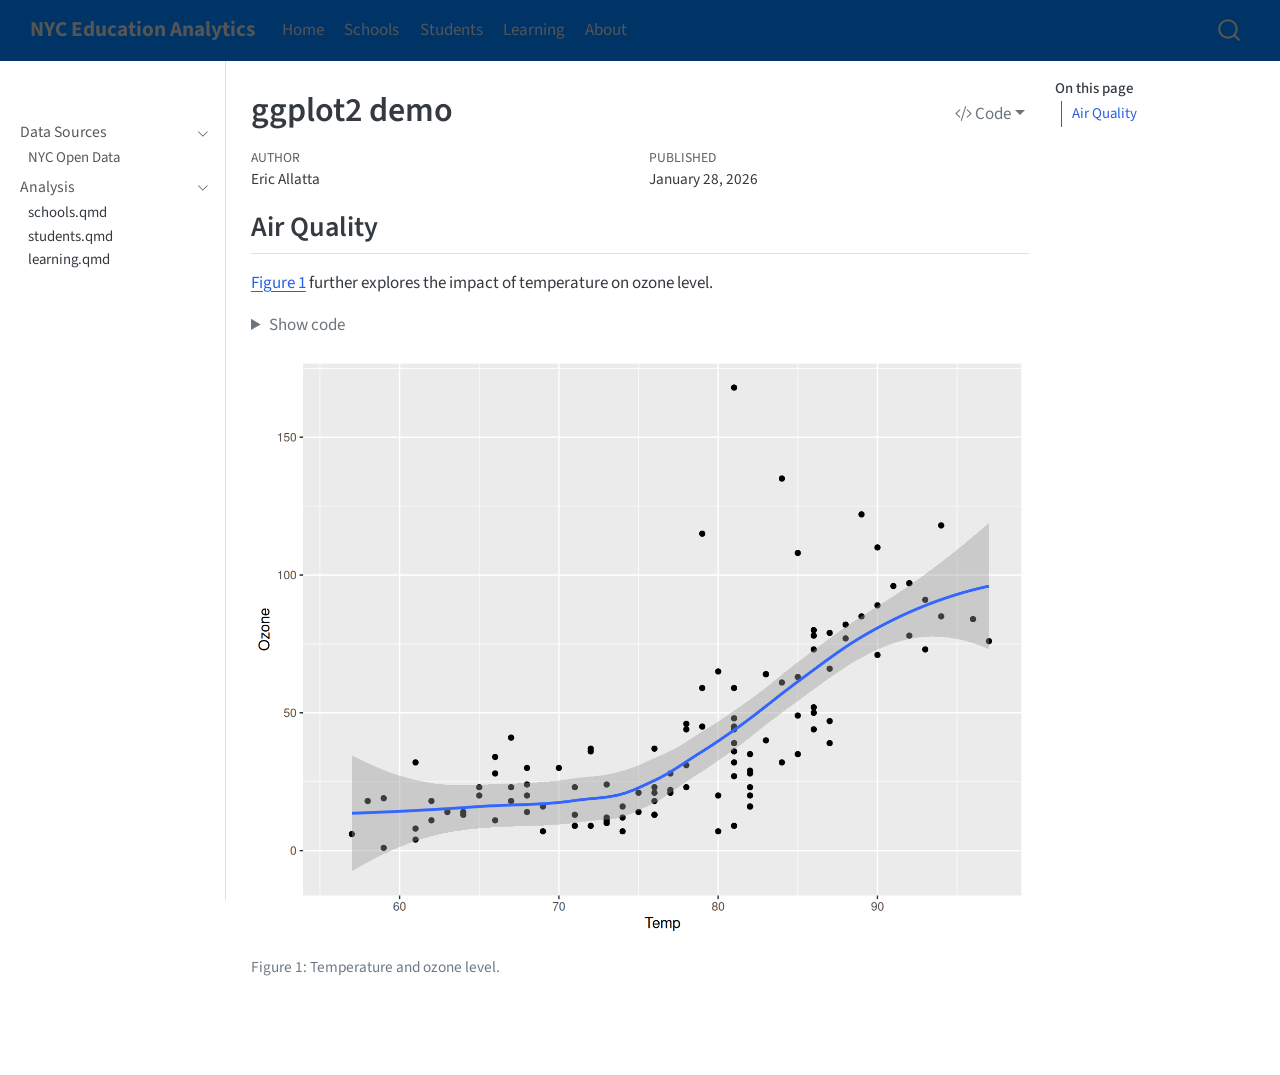
==== index.html @ 8b3ed5d7 "Built site for gh-pages" ====
<html xmlns="http://www.w3.org/1999/xhtml">    
  <head>      
    <title>Redirect to r-for-data-science/data-visualization.html</title>      
    <meta http-equiv="refresh" content="0;URL='r-for-data-science/data-visualization.html'" />    
  </head>    
  <body> 
  </body>  
</html>
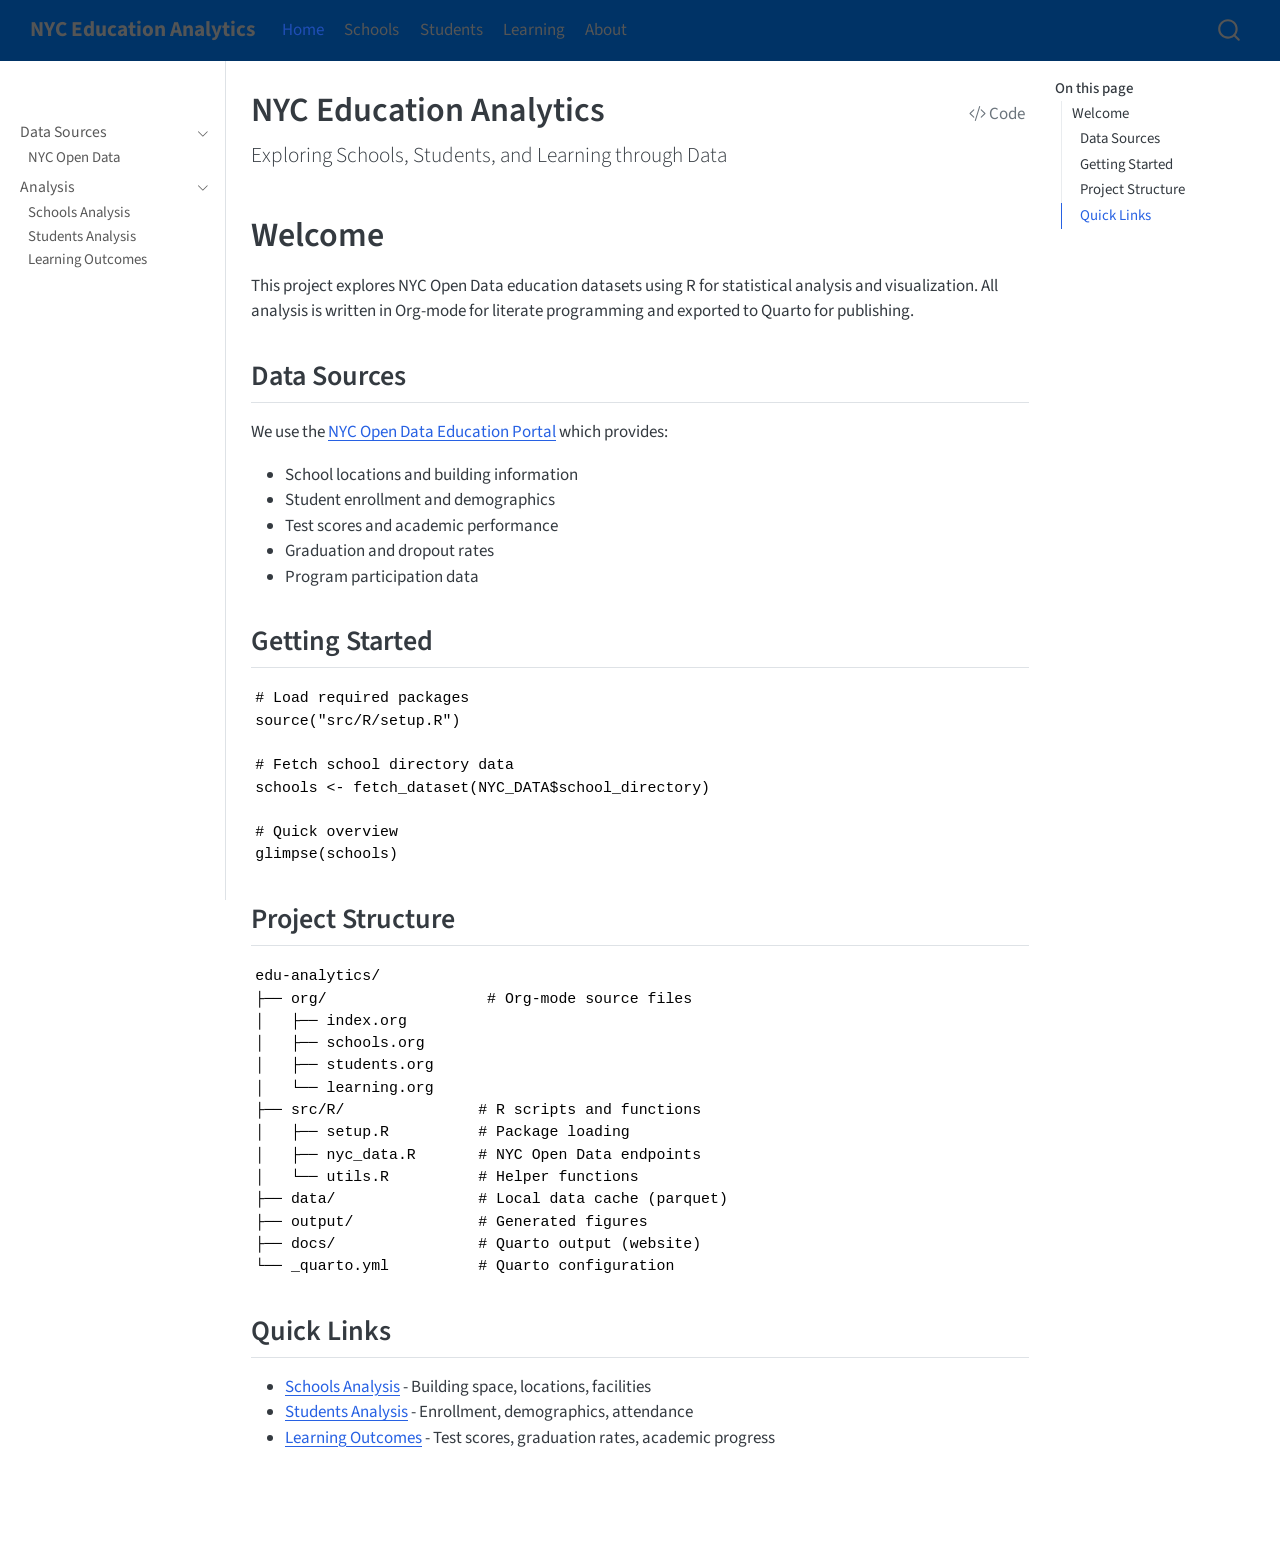
==== commit 2ab373fc: "Built site for gh-pages" ====
--- a/index.html
+++ b/index.html
@@ -1,8 +1,840 @@
-<html xmlns="http://www.w3.org/1999/xhtml">    
-  <head>      
-    <title>Redirect to r-for-data-science/data-visualization.html</title>      
-    <meta http-equiv="refresh" content="0;URL='r-for-data-science/data-visualization.html'" />    
-  </head>    
-  <body> 
-  </body>  
-</html>     
+<!DOCTYPE html>
+<html xmlns="http://www.w3.org/1999/xhtml" lang="en" xml:lang="en"><head>
+
+<meta charset="utf-8">
+<meta name="generator" content="quarto-1.8.27">
+
+<meta name="viewport" content="width=device-width, initial-scale=1.0, user-scalable=yes">
+
+
+<title>NYC Education Analytics</title>
+<style>
+code{white-space: pre-wrap;}
+span.smallcaps{font-variant: small-caps;}
+div.columns{display: flex; gap: min(4vw, 1.5em);}
+div.column{flex: auto; overflow-x: auto;}
+div.hanging-indent{margin-left: 1.5em; text-indent: -1.5em;}
+ul.task-list{list-style: none;}
+ul.task-list li input[type="checkbox"] {
+  width: 0.8em;
+  margin: 0 0.8em 0.2em -1em; /* quarto-specific, see https://github.com/quarto-dev/quarto-cli/issues/4556 */ 
+  vertical-align: middle;
+}
+/* CSS for syntax highlighting */
+html { -webkit-text-size-adjust: 100%; }
+pre > code.sourceCode { white-space: pre; position: relative; }
+pre > code.sourceCode > span { display: inline-block; line-height: 1.25; }
+pre > code.sourceCode > span:empty { height: 1.2em; }
+.sourceCode { overflow: visible; }
+code.sourceCode > span { color: inherit; text-decoration: inherit; }
+div.sourceCode { margin: 1em 0; }
+pre.sourceCode { margin: 0; }
+@media screen {
+div.sourceCode { overflow: auto; }
+}
+@media print {
+pre > code.sourceCode { white-space: pre-wrap; }
+pre > code.sourceCode > span { text-indent: -5em; padding-left: 5em; }
+}
+pre.numberSource code
+  { counter-reset: source-line 0; }
+pre.numberSource code > span
+  { position: relative; left: -4em; counter-increment: source-line; }
+pre.numberSource code > span > a:first-child::before
+  { content: counter(source-line);
+    position: relative; left: -1em; text-align: right; vertical-align: baseline;
+    border: none; display: inline-block;
+    -webkit-touch-callout: none; -webkit-user-select: none;
+    -khtml-user-select: none; -moz-user-select: none;
+    -ms-user-select: none; user-select: none;
+    padding: 0 4px; width: 4em;
+  }
+pre.numberSource { margin-left: 3em;  padding-left: 4px; }
+div.sourceCode
+  {   }
+@media screen {
+pre > code.sourceCode > span > a:first-child::before { text-decoration: underline; }
+}
+</style>
+
+
+<script src="site_libs/quarto-nav/quarto-nav.js"></script>
+<script src="site_libs/quarto-nav/headroom.min.js"></script>
+<script src="site_libs/clipboard/clipboard.min.js"></script>
+<script src="site_libs/quarto-search/autocomplete.umd.js"></script>
+<script src="site_libs/quarto-search/fuse.min.js"></script>
+<script src="site_libs/quarto-search/quarto-search.js"></script>
+<meta name="quarto:offset" content="./">
+<script src="site_libs/quarto-html/quarto.js" type="module"></script>
+<script src="site_libs/quarto-html/tabsets/tabsets.js" type="module"></script>
+<script src="site_libs/quarto-html/axe/axe-check.js" type="module"></script>
+<script src="site_libs/quarto-html/popper.min.js"></script>
+<script src="site_libs/quarto-html/tippy.umd.min.js"></script>
+<script src="site_libs/quarto-html/anchor.min.js"></script>
+<link href="site_libs/quarto-html/tippy.css" rel="stylesheet">
+<link href="site_libs/quarto-html/quarto-syntax-highlighting-8b4baf804e461d9b72633f0de59a0cac.css" rel="stylesheet" id="quarto-text-highlighting-styles">
+<script src="site_libs/bootstrap/bootstrap.min.js"></script>
+<link href="site_libs/bootstrap/bootstrap-icons.css" rel="stylesheet">
+<link href="site_libs/bootstrap/bootstrap-d0b3d11e4d42e72e687c013f4ef3e5f2.min.css" rel="stylesheet" append-hash="true" id="quarto-bootstrap" data-mode="light">
+<script id="quarto-search-options" type="application/json">{
+  "location": "navbar",
+  "copy-button": false,
+  "collapse-after": 3,
+  "panel-placement": "end",
+  "type": "overlay",
+  "limit": 50,
+  "keyboard-shortcut": [
+    "f",
+    "/",
+    "s"
+  ],
+  "show-item-context": false,
+  "language": {
+    "search-no-results-text": "No results",
+    "search-matching-documents-text": "matching documents",
+    "search-copy-link-title": "Copy link to search",
+    "search-hide-matches-text": "Hide additional matches",
+    "search-more-match-text": "more match in this document",
+    "search-more-matches-text": "more matches in this document",
+    "search-clear-button-title": "Clear",
+    "search-text-placeholder": "",
+    "search-detached-cancel-button-title": "Cancel",
+    "search-submit-button-title": "Submit",
+    "search-label": "Search"
+  }
+}</script>
+
+
+<link rel="stylesheet" href="styles.css">
+</head>
+
+<body class="nav-sidebar docked nav-fixed quarto-light">
+
+<div id="quarto-search-results"></div>
+  <header id="quarto-header" class="headroom fixed-top">
+    <nav class="navbar navbar-expand-lg " data-bs-theme="dark">
+      <div class="navbar-container container-fluid">
+      <div class="navbar-brand-container mx-auto">
+    <a class="navbar-brand" href="./index.html">
+    <span class="navbar-title">NYC Education Analytics</span>
+    </a>
+  </div>
+            <div id="quarto-search" class="" title="Search"></div>
+          <button class="navbar-toggler" type="button" data-bs-toggle="collapse" data-bs-target="#navbarCollapse" aria-controls="navbarCollapse" role="menu" aria-expanded="false" aria-label="Toggle navigation" onclick="if (window.quartoToggleHeadroom) { window.quartoToggleHeadroom(); }">
+  <span class="navbar-toggler-icon"></span>
+</button>
+          <div class="collapse navbar-collapse" id="navbarCollapse">
+            <ul class="navbar-nav navbar-nav-scroll me-auto">
+  <li class="nav-item">
+    <a class="nav-link active" href="./index.html" aria-current="page"> 
+<span class="menu-text">Home</span></a>
+  </li>  
+  <li class="nav-item">
+    <a class="nav-link" href="./schools.html"> 
+<span class="menu-text">Schools</span></a>
+  </li>  
+  <li class="nav-item">
+    <a class="nav-link" href="./students.html"> 
+<span class="menu-text">Students</span></a>
+  </li>  
+  <li class="nav-item">
+    <a class="nav-link" href="./learning.html"> 
+<span class="menu-text">Learning</span></a>
+  </li>  
+  <li class="nav-item">
+    <a class="nav-link" href="./about.html"> 
+<span class="menu-text">About</span></a>
+  </li>  
+</ul>
+          </div> <!-- /navcollapse -->
+            <div class="quarto-navbar-tools">
+</div>
+      </div> <!-- /container-fluid -->
+    </nav>
+  <nav class="quarto-secondary-nav">
+    <div class="container-fluid d-flex">
+      <button type="button" class="quarto-btn-toggle btn" data-bs-toggle="collapse" role="button" data-bs-target=".quarto-sidebar-collapse-item" aria-controls="quarto-sidebar" aria-expanded="false" aria-label="Toggle sidebar navigation" onclick="if (window.quartoToggleHeadroom) { window.quartoToggleHeadroom(); }">
+        <i class="bi bi-layout-text-sidebar-reverse"></i>
+      </button>
+        <nav class="quarto-page-breadcrumbs" aria-label="breadcrumb"><ol class="breadcrumb"><li class="breadcrumb-item">NYC Education Analytics</li></ol></nav>
+        <a class="flex-grow-1" role="navigation" data-bs-toggle="collapse" data-bs-target=".quarto-sidebar-collapse-item" aria-controls="quarto-sidebar" aria-expanded="false" aria-label="Toggle sidebar navigation" onclick="if (window.quartoToggleHeadroom) { window.quartoToggleHeadroom(); }">      
+        </a>
+      <button type="button" class="btn quarto-search-button" aria-label="Search" onclick="window.quartoOpenSearch();">
+        <i class="bi bi-search"></i>
+      </button>
+    </div>
+  </nav>
+</header>
+<!-- content -->
+<div id="quarto-content" class="quarto-container page-columns page-rows-contents page-layout-article page-navbar">
+<!-- sidebar -->
+  <nav id="quarto-sidebar" class="sidebar collapse collapse-horizontal quarto-sidebar-collapse-item sidebar-navigation docked overflow-auto">
+        <div class="mt-2 flex-shrink-0 align-items-center">
+        <div class="sidebar-search">
+        <div id="quarto-search" class="" title="Search"></div>
+        </div>
+        </div>
+    <div class="sidebar-menu-container"> 
+    <ul class="list-unstyled mt-1">
+        <li class="sidebar-item sidebar-item-section">
+      <div class="sidebar-item-container"> 
+            <a class="sidebar-item-text sidebar-link text-start" data-bs-toggle="collapse" data-bs-target="#quarto-sidebar-section-1" role="navigation" aria-expanded="true">
+ <span class="menu-text">Data Sources</span></a>
+          <a class="sidebar-item-toggle text-start" data-bs-toggle="collapse" data-bs-target="#quarto-sidebar-section-1" role="navigation" aria-expanded="true" aria-label="Toggle section">
+            <i class="bi bi-chevron-right ms-2"></i>
+          </a> 
+      </div>
+      <ul id="quarto-sidebar-section-1" class="collapse list-unstyled sidebar-section depth1 show">  
+          <li class="sidebar-item">
+  <div class="sidebar-item-container"> 
+  <a href="./data-sources.html" class="sidebar-item-text sidebar-link">
+ <span class="menu-text">NYC Open Data</span></a>
+  </div>
+</li>
+      </ul>
+  </li>
+        <li class="sidebar-item sidebar-item-section">
+      <div class="sidebar-item-container"> 
+            <a class="sidebar-item-text sidebar-link text-start" data-bs-toggle="collapse" data-bs-target="#quarto-sidebar-section-2" role="navigation" aria-expanded="true">
+ <span class="menu-text">Analysis</span></a>
+          <a class="sidebar-item-toggle text-start" data-bs-toggle="collapse" data-bs-target="#quarto-sidebar-section-2" role="navigation" aria-expanded="true" aria-label="Toggle section">
+            <i class="bi bi-chevron-right ms-2"></i>
+          </a> 
+      </div>
+      <ul id="quarto-sidebar-section-2" class="collapse list-unstyled sidebar-section depth1 show">  
+          <li class="sidebar-item">
+  <div class="sidebar-item-container"> 
+  <a href="./schools.html" class="sidebar-item-text sidebar-link">
+ <span class="menu-text">Schools Analysis</span></a>
+  </div>
+</li>
+          <li class="sidebar-item">
+  <div class="sidebar-item-container"> 
+  <a href="./students.html" class="sidebar-item-text sidebar-link">
+ <span class="menu-text">Students Analysis</span></a>
+  </div>
+</li>
+          <li class="sidebar-item">
+  <div class="sidebar-item-container"> 
+  <a href="./learning.html" class="sidebar-item-text sidebar-link">
+ <span class="menu-text">Learning Outcomes</span></a>
+  </div>
+</li>
+      </ul>
+  </li>
+    </ul>
+    </div>
+</nav>
+<div id="quarto-sidebar-glass" class="quarto-sidebar-collapse-item" data-bs-toggle="collapse" data-bs-target=".quarto-sidebar-collapse-item"></div>
+<!-- margin-sidebar -->
+    <div id="quarto-margin-sidebar" class="sidebar margin-sidebar">
+        <nav id="TOC" role="doc-toc" class="toc-active">
+    <h2 id="toc-title">On this page</h2>
+   
+  <ul>
+  <li><a href="#welcome" id="toc-welcome" class="nav-link active" data-scroll-target="#welcome">Welcome</a>
+  <ul class="collapse">
+  <li><a href="#data-sources" id="toc-data-sources" class="nav-link" data-scroll-target="#data-sources">Data Sources</a></li>
+  <li><a href="#getting-started" id="toc-getting-started" class="nav-link" data-scroll-target="#getting-started">Getting Started</a></li>
+  <li><a href="#project-structure" id="toc-project-structure" class="nav-link" data-scroll-target="#project-structure">Project Structure</a></li>
+  <li><a href="#quick-links" id="toc-quick-links" class="nav-link" data-scroll-target="#quick-links">Quick Links</a></li>
+  </ul></li>
+  </ul>
+</nav>
+    </div>
+<!-- main -->
+<main class="content" id="quarto-document-content">
+
+<header id="title-block-header" class="quarto-title-block default">
+<div class="quarto-title">
+<div class="quarto-title-block"><div><h1 class="title">NYC Education Analytics</h1><button type="button" class="btn code-tools-button" id="quarto-code-tools-source"><i class="bi"></i> Code</button></div></div>
+<p class="subtitle lead">Exploring Schools, Students, and Learning through Data</p>
+</div>
+
+
+
+<div class="quarto-title-meta">
+
+    
+  
+    
+  </div>
+  
+
+
+</header>
+
+
+<section id="welcome" class="level1">
+<h1>Welcome</h1>
+<p>This project explores NYC Open Data education datasets using R for statistical analysis and visualization. All analysis is written in Org-mode for literate programming and exported to Quarto for publishing.</p>
+<section id="data-sources" class="level2">
+<h2 class="anchored" data-anchor-id="data-sources">Data Sources</h2>
+<p>We use the <a href="https://data.cityofnewyork.us/browse?category=Education">NYC Open Data Education Portal</a> which provides:</p>
+<ul>
+<li>School locations and building information</li>
+<li>Student enrollment and demographics</li>
+<li>Test scores and academic performance</li>
+<li>Graduation and dropout rates</li>
+<li>Program participation data</li>
+</ul>
+</section>
+<section id="getting-started" class="level2">
+<h2 class="anchored" data-anchor-id="getting-started">Getting Started</h2>
+<pre><code># Load required packages
+source("src/R/setup.R")
+
+# Fetch school directory data
+schools &lt;- fetch_dataset(NYC_DATA$school_directory)
+
+# Quick overview
+glimpse(schools)</code></pre>
+</section>
+<section id="project-structure" class="level2">
+<h2 class="anchored" data-anchor-id="project-structure">Project Structure</h2>
+<pre><code>edu-analytics/
+├── org/                  # Org-mode source files
+│   ├── index.org
+│   ├── schools.org
+│   ├── students.org
+│   └── learning.org
+├── src/R/               # R scripts and functions
+│   ├── setup.R          # Package loading
+│   ├── nyc_data.R       # NYC Open Data endpoints
+│   └── utils.R          # Helper functions
+├── data/                # Local data cache (parquet)
+├── output/              # Generated figures
+├── docs/                # Quarto output (website)
+└── _quarto.yml          # Quarto configuration</code></pre>
+</section>
+<section id="quick-links" class="level2">
+<h2 class="anchored" data-anchor-id="quick-links">Quick Links</h2>
+<ul>
+<li><a href="schools.md">Schools Analysis</a> - Building space, locations, facilities</li>
+<li><a href="students.md">Students Analysis</a> - Enrollment, demographics, attendance</li>
+<li><a href="learning.md">Learning Outcomes</a> - Test scores, graduation rates, academic progress</li>
+</ul>
+
+
+<!-- -->
+
+</section>
+</section>
+
+</main> <!-- /main -->
+<script id="quarto-html-after-body" type="application/javascript">
+  window.document.addEventListener("DOMContentLoaded", function (event) {
+    const icon = "";
+    const anchorJS = new window.AnchorJS();
+    anchorJS.options = {
+      placement: 'right',
+      icon: icon
+    };
+    anchorJS.add('.anchored');
+    const isCodeAnnotation = (el) => {
+      for (const clz of el.classList) {
+        if (clz.startsWith('code-annotation-')) {                     
+          return true;
+        }
+      }
+      return false;
+    }
+    const onCopySuccess = function(e) {
+      // button target
+      const button = e.trigger;
+      // don't keep focus
+      button.blur();
+      // flash "checked"
+      button.classList.add('code-copy-button-checked');
+      var currentTitle = button.getAttribute("title");
+      button.setAttribute("title", "Copied!");
+      let tooltip;
+      if (window.bootstrap) {
+        button.setAttribute("data-bs-toggle", "tooltip");
+        button.setAttribute("data-bs-placement", "left");
+        button.setAttribute("data-bs-title", "Copied!");
+        tooltip = new bootstrap.Tooltip(button, 
+          { trigger: "manual", 
+            customClass: "code-copy-button-tooltip",
+            offset: [0, -8]});
+        tooltip.show();    
+      }
+      setTimeout(function() {
+        if (tooltip) {
+          tooltip.hide();
+          button.removeAttribute("data-bs-title");
+          button.removeAttribute("data-bs-toggle");
+          button.removeAttribute("data-bs-placement");
+        }
+        button.setAttribute("title", currentTitle);
+        button.classList.remove('code-copy-button-checked');
+      }, 1000);
+      // clear code selection
+      e.clearSelection();
+    }
+    const getTextToCopy = function(trigger) {
+      const outerScaffold = trigger.parentElement.cloneNode(true);
+      const codeEl = outerScaffold.querySelector('code');
+      for (const childEl of codeEl.children) {
+        if (isCodeAnnotation(childEl)) {
+          childEl.remove();
+        }
+      }
+      return codeEl.innerText;
+    }
+    const clipboard = new window.ClipboardJS('.code-copy-button:not([data-in-quarto-modal])', {
+      text: getTextToCopy
+    });
+    clipboard.on('success', onCopySuccess);
+    if (window.document.getElementById('quarto-embedded-source-code-modal')) {
+      const clipboardModal = new window.ClipboardJS('.code-copy-button[data-in-quarto-modal]', {
+        text: getTextToCopy,
+        container: window.document.getElementById('quarto-embedded-source-code-modal')
+      });
+      clipboardModal.on('success', onCopySuccess);
+    }
+    const viewSource = window.document.getElementById('quarto-view-source') ||
+                       window.document.getElementById('quarto-code-tools-source');
+    if (viewSource) {
+      const sourceUrl = viewSource.getAttribute("data-quarto-source-url");
+      viewSource.addEventListener("click", function(e) {
+        if (sourceUrl) {
+          // rstudio viewer pane
+          if (/\bcapabilities=\b/.test(window.location)) {
+            window.open(sourceUrl);
+          } else {
+            window.location.href = sourceUrl;
+          }
+        } else {
+          const modal = new bootstrap.Modal(document.getElementById('quarto-embedded-source-code-modal'));
+          modal.show();
+        }
+        return false;
+      });
+    }
+    function toggleCodeHandler(show) {
+      return function(e) {
+        const detailsSrc = window.document.querySelectorAll(".cell > details > .sourceCode");
+        for (let i=0; i<detailsSrc.length; i++) {
+          const details = detailsSrc[i].parentElement;
+          if (show) {
+            details.open = true;
+          } else {
+            details.removeAttribute("open");
+          }
+        }
+        const cellCodeDivs = window.document.querySelectorAll(".cell > .sourceCode");
+        const fromCls = show ? "hidden" : "unhidden";
+        const toCls = show ? "unhidden" : "hidden";
+        for (let i=0; i<cellCodeDivs.length; i++) {
+          const codeDiv = cellCodeDivs[i];
+          if (codeDiv.classList.contains(fromCls)) {
+            codeDiv.classList.remove(fromCls);
+            codeDiv.classList.add(toCls);
+          } 
+        }
+        return false;
+      }
+    }
+    const hideAllCode = window.document.getElementById("quarto-hide-all-code");
+    if (hideAllCode) {
+      hideAllCode.addEventListener("click", toggleCodeHandler(false));
+    }
+    const showAllCode = window.document.getElementById("quarto-show-all-code");
+    if (showAllCode) {
+      showAllCode.addEventListener("click", toggleCodeHandler(true));
+    }
+      var localhostRegex = new RegExp(/^(?:http|https):\/\/localhost\:?[0-9]*\//);
+      var mailtoRegex = new RegExp(/^mailto:/);
+        var filterRegex = new RegExp('/' + window.location.host + '/');
+      var isInternal = (href) => {
+          return filterRegex.test(href) || localhostRegex.test(href) || mailtoRegex.test(href);
+      }
+      // Inspect non-navigation links and adorn them if external
+     var links = window.document.querySelectorAll('a[href]:not(.nav-link):not(.navbar-brand):not(.toc-action):not(.sidebar-link):not(.sidebar-item-toggle):not(.pagination-link):not(.no-external):not([aria-hidden]):not(.dropdown-item):not(.quarto-navigation-tool):not(.about-link)');
+      for (var i=0; i<links.length; i++) {
+        const link = links[i];
+        if (!isInternal(link.href)) {
+          // undo the damage that might have been done by quarto-nav.js in the case of
+          // links that we want to consider external
+          if (link.dataset.originalHref !== undefined) {
+            link.href = link.dataset.originalHref;
+          }
+        }
+      }
+    function tippyHover(el, contentFn, onTriggerFn, onUntriggerFn) {
+      const config = {
+        allowHTML: true,
+        maxWidth: 500,
+        delay: 100,
+        arrow: false,
+        appendTo: function(el) {
+            return el.parentElement;
+        },
+        interactive: true,
+        interactiveBorder: 10,
+        theme: 'quarto',
+        placement: 'bottom-start',
+      };
+      if (contentFn) {
+        config.content = contentFn;
+      }
+      if (onTriggerFn) {
+        config.onTrigger = onTriggerFn;
+      }
+      if (onUntriggerFn) {
+        config.onUntrigger = onUntriggerFn;
+      }
+      window.tippy(el, config); 
+    }
+    const noterefs = window.document.querySelectorAll('a[role="doc-noteref"]');
+    for (var i=0; i<noterefs.length; i++) {
+      const ref = noterefs[i];
+      tippyHover(ref, function() {
+        // use id or data attribute instead here
+        let href = ref.getAttribute('data-footnote-href') || ref.getAttribute('href');
+        try { href = new URL(href).hash; } catch {}
+        const id = href.replace(/^#\/?/, "");
+        const note = window.document.getElementById(id);
+        if (note) {
+          return note.innerHTML;
+        } else {
+          return "";
+        }
+      });
+    }
+    const xrefs = window.document.querySelectorAll('a.quarto-xref');
+    const processXRef = (id, note) => {
+      // Strip column container classes
+      const stripColumnClz = (el) => {
+        el.classList.remove("page-full", "page-columns");
+        if (el.children) {
+          for (const child of el.children) {
+            stripColumnClz(child);
+          }
+        }
+      }
+      stripColumnClz(note)
+      if (id === null || id.startsWith('sec-')) {
+        // Special case sections, only their first couple elements
+        const container = document.createElement("div");
+        if (note.children && note.children.length > 2) {
+          container.appendChild(note.children[0].cloneNode(true));
+          for (let i = 1; i < note.children.length; i++) {
+            const child = note.children[i];
+            if (child.tagName === "P" && child.innerText === "") {
+              continue;
+            } else {
+              container.appendChild(child.cloneNode(true));
+              break;
+            }
+          }
+          if (window.Quarto?.typesetMath) {
+            window.Quarto.typesetMath(container);
+          }
+          return container.innerHTML
+        } else {
+          if (window.Quarto?.typesetMath) {
+            window.Quarto.typesetMath(note);
+          }
+          return note.innerHTML;
+        }
+      } else {
+        // Remove any anchor links if they are present
+        const anchorLink = note.querySelector('a.anchorjs-link');
+        if (anchorLink) {
+          anchorLink.remove();
+        }
+        if (window.Quarto?.typesetMath) {
+          window.Quarto.typesetMath(note);
+        }
+        if (note.classList.contains("callout")) {
+          return note.outerHTML;
+        } else {
+          return note.innerHTML;
+        }
+      }
+    }
+    for (var i=0; i<xrefs.length; i++) {
+      const xref = xrefs[i];
+      tippyHover(xref, undefined, function(instance) {
+        instance.disable();
+        let url = xref.getAttribute('href');
+        let hash = undefined; 
+        if (url.startsWith('#')) {
+          hash = url;
+        } else {
+          try { hash = new URL(url).hash; } catch {}
+        }
+        if (hash) {
+          const id = hash.replace(/^#\/?/, "");
+          const note = window.document.getElementById(id);
+          if (note !== null) {
+            try {
+              const html = processXRef(id, note.cloneNode(true));
+              instance.setContent(html);
+            } finally {
+              instance.enable();
+              instance.show();
+            }
+          } else {
+            // See if we can fetch this
+            fetch(url.split('#')[0])
+            .then(res => res.text())
+            .then(html => {
+              const parser = new DOMParser();
+              const htmlDoc = parser.parseFromString(html, "text/html");
+              const note = htmlDoc.getElementById(id);
+              if (note !== null) {
+                const html = processXRef(id, note);
+                instance.setContent(html);
+              } 
+            }).finally(() => {
+              instance.enable();
+              instance.show();
+            });
+          }
+        } else {
+          // See if we can fetch a full url (with no hash to target)
+          // This is a special case and we should probably do some content thinning / targeting
+          fetch(url)
+          .then(res => res.text())
+          .then(html => {
+            const parser = new DOMParser();
+            const htmlDoc = parser.parseFromString(html, "text/html");
+            const note = htmlDoc.querySelector('main.content');
+            if (note !== null) {
+              // This should only happen for chapter cross references
+              // (since there is no id in the URL)
+              // remove the first header
+              if (note.children.length > 0 && note.children[0].tagName === "HEADER") {
+                note.children[0].remove();
+              }
+              const html = processXRef(null, note);
+              instance.setContent(html);
+            } 
+          }).finally(() => {
+            instance.enable();
+            instance.show();
+          });
+        }
+      }, function(instance) {
+      });
+    }
+        let selectedAnnoteEl;
+        const selectorForAnnotation = ( cell, annotation) => {
+          let cellAttr = 'data-code-cell="' + cell + '"';
+          let lineAttr = 'data-code-annotation="' +  annotation + '"';
+          const selector = 'span[' + cellAttr + '][' + lineAttr + ']';
+          return selector;
+        }
+        const selectCodeLines = (annoteEl) => {
+          const doc = window.document;
+          const targetCell = annoteEl.getAttribute("data-target-cell");
+          const targetAnnotation = annoteEl.getAttribute("data-target-annotation");
+          const annoteSpan = window.document.querySelector(selectorForAnnotation(targetCell, targetAnnotation));
+          const lines = annoteSpan.getAttribute("data-code-lines").split(",");
+          const lineIds = lines.map((line) => {
+            return targetCell + "-" + line;
+          })
+          let top = null;
+          let height = null;
+          let parent = null;
+          if (lineIds.length > 0) {
+              //compute the position of the single el (top and bottom and make a div)
+              const el = window.document.getElementById(lineIds[0]);
+              top = el.offsetTop;
+              height = el.offsetHeight;
+              parent = el.parentElement.parentElement;
+            if (lineIds.length > 1) {
+              const lastEl = window.document.getElementById(lineIds[lineIds.length - 1]);
+              const bottom = lastEl.offsetTop + lastEl.offsetHeight;
+              height = bottom - top;
+            }
+            if (top !== null && height !== null && parent !== null) {
+              // cook up a div (if necessary) and position it 
+              let div = window.document.getElementById("code-annotation-line-highlight");
+              if (div === null) {
+                div = window.document.createElement("div");
+                div.setAttribute("id", "code-annotation-line-highlight");
+                div.style.position = 'absolute';
+                parent.appendChild(div);
+              }
+              div.style.top = top - 2 + "px";
+              div.style.height = height + 4 + "px";
+              div.style.left = 0;
+              let gutterDiv = window.document.getElementById("code-annotation-line-highlight-gutter");
+              if (gutterDiv === null) {
+                gutterDiv = window.document.createElement("div");
+                gutterDiv.setAttribute("id", "code-annotation-line-highlight-gutter");
+                gutterDiv.style.position = 'absolute';
+                const codeCell = window.document.getElementById(targetCell);
+                const gutter = codeCell.querySelector('.code-annotation-gutter');
+                gutter.appendChild(gutterDiv);
+              }
+              gutterDiv.style.top = top - 2 + "px";
+              gutterDiv.style.height = height + 4 + "px";
+            }
+            selectedAnnoteEl = annoteEl;
+          }
+        };
+        const unselectCodeLines = () => {
+          const elementsIds = ["code-annotation-line-highlight", "code-annotation-line-highlight-gutter"];
+          elementsIds.forEach((elId) => {
+            const div = window.document.getElementById(elId);
+            if (div) {
+              div.remove();
+            }
+          });
+          selectedAnnoteEl = undefined;
+        };
+          // Handle positioning of the toggle
+      window.addEventListener(
+        "resize",
+        throttle(() => {
+          elRect = undefined;
+          if (selectedAnnoteEl) {
+            selectCodeLines(selectedAnnoteEl);
+          }
+        }, 10)
+      );
+      function throttle(fn, ms) {
+      let throttle = false;
+      let timer;
+        return (...args) => {
+          if(!throttle) { // first call gets through
+              fn.apply(this, args);
+              throttle = true;
+          } else { // all the others get throttled
+              if(timer) clearTimeout(timer); // cancel #2
+              timer = setTimeout(() => {
+                fn.apply(this, args);
+                timer = throttle = false;
+              }, ms);
+          }
+        };
+      }
+        // Attach click handler to the DT
+        const annoteDls = window.document.querySelectorAll('dt[data-target-cell]');
+        for (const annoteDlNode of annoteDls) {
+          annoteDlNode.addEventListener('click', (event) => {
+            const clickedEl = event.target;
+            if (clickedEl !== selectedAnnoteEl) {
+              unselectCodeLines();
+              const activeEl = window.document.querySelector('dt[data-target-cell].code-annotation-active');
+              if (activeEl) {
+                activeEl.classList.remove('code-annotation-active');
+              }
+              selectCodeLines(clickedEl);
+              clickedEl.classList.add('code-annotation-active');
+            } else {
+              // Unselect the line
+              unselectCodeLines();
+              clickedEl.classList.remove('code-annotation-active');
+            }
+          });
+        }
+    const findCites = (el) => {
+      const parentEl = el.parentElement;
+      if (parentEl) {
+        const cites = parentEl.dataset.cites;
+        if (cites) {
+          return {
+            el,
+            cites: cites.split(' ')
+          };
+        } else {
+          return findCites(el.parentElement)
+        }
+      } else {
+        return undefined;
+      }
+    };
+    var bibliorefs = window.document.querySelectorAll('a[role="doc-biblioref"]');
+    for (var i=0; i<bibliorefs.length; i++) {
+      const ref = bibliorefs[i];
+      const citeInfo = findCites(ref);
+      if (citeInfo) {
+        tippyHover(citeInfo.el, function() {
+          var popup = window.document.createElement('div');
+          citeInfo.cites.forEach(function(cite) {
+            var citeDiv = window.document.createElement('div');
+            citeDiv.classList.add('hanging-indent');
+            citeDiv.classList.add('csl-entry');
+            var biblioDiv = window.document.getElementById('ref-' + cite);
+            if (biblioDiv) {
+              citeDiv.innerHTML = biblioDiv.innerHTML;
+            }
+            popup.appendChild(citeDiv);
+          });
+          return popup.innerHTML;
+        });
+      }
+    }
+  });
+  </script><div class="modal fade" id="quarto-embedded-source-code-modal" tabindex="-1" aria-labelledby="quarto-embedded-source-code-modal-label" aria-hidden="true"><div class="modal-dialog modal-dialog-scrollable"><div class="modal-content"><div class="modal-header"><h5 class="modal-title" id="quarto-embedded-source-code-modal-label">Source Code</h5><button class="btn-close" data-bs-dismiss="modal"></button></div><div class="modal-body"><div class="">
+<div class="code-copy-outer-scaffold"><div class="sourceCode" id="cb3" data-shortcodes="false"><pre class="sourceCode markdown code-with-copy"><code class="sourceCode markdown"><span id="cb3-1"><a href="#cb3-1" aria-hidden="true" tabindex="-1"></a><span class="co">---</span></span>
+<span id="cb3-2"><a href="#cb3-2" aria-hidden="true" tabindex="-1"></a><span class="an">title:</span><span class="co"> "NYC Education Analytics"</span></span>
+<span id="cb3-3"><a href="#cb3-3" aria-hidden="true" tabindex="-1"></a><span class="an">subtitle:</span><span class="co"> "Exploring Schools, Students, and Learning through Data"</span></span>
+<span id="cb3-4"><a href="#cb3-4" aria-hidden="true" tabindex="-1"></a><span class="an">format:</span><span class="co"> html</span></span>
+<span id="cb3-5"><a href="#cb3-5" aria-hidden="true" tabindex="-1"></a><span class="co">---</span></span>
+<span id="cb3-6"><a href="#cb3-6" aria-hidden="true" tabindex="-1"></a></span>
+<span id="cb3-7"><a href="#cb3-7" aria-hidden="true" tabindex="-1"></a></span>
+<span id="cb3-8"><a href="#cb3-8" aria-hidden="true" tabindex="-1"></a><span class="fu"># Welcome</span></span>
+<span id="cb3-9"><a href="#cb3-9" aria-hidden="true" tabindex="-1"></a></span>
+<span id="cb3-10"><a href="#cb3-10" aria-hidden="true" tabindex="-1"></a>This project explores NYC Open Data education datasets using R for statistical analysis and visualization. All analysis is written in Org-mode for literate programming and exported to Quarto for publishing.</span>
+<span id="cb3-11"><a href="#cb3-11" aria-hidden="true" tabindex="-1"></a></span>
+<span id="cb3-12"><a href="#cb3-12" aria-hidden="true" tabindex="-1"></a></span>
+<span id="cb3-13"><a href="#cb3-13" aria-hidden="true" tabindex="-1"></a><span class="fu">## Data Sources</span></span>
+<span id="cb3-14"><a href="#cb3-14" aria-hidden="true" tabindex="-1"></a></span>
+<span id="cb3-15"><a href="#cb3-15" aria-hidden="true" tabindex="-1"></a>We use the <span class="co">[</span><span class="ot">NYC Open Data Education Portal</span><span class="co">](https://data.cityofnewyork.us/browse?category=Education)</span> which provides:</span>
+<span id="cb3-16"><a href="#cb3-16" aria-hidden="true" tabindex="-1"></a></span>
+<span id="cb3-17"><a href="#cb3-17" aria-hidden="true" tabindex="-1"></a><span class="ss">-   </span>School locations and building information</span>
+<span id="cb3-18"><a href="#cb3-18" aria-hidden="true" tabindex="-1"></a><span class="ss">-   </span>Student enrollment and demographics</span>
+<span id="cb3-19"><a href="#cb3-19" aria-hidden="true" tabindex="-1"></a><span class="ss">-   </span>Test scores and academic performance</span>
+<span id="cb3-20"><a href="#cb3-20" aria-hidden="true" tabindex="-1"></a><span class="ss">-   </span>Graduation and dropout rates</span>
+<span id="cb3-21"><a href="#cb3-21" aria-hidden="true" tabindex="-1"></a><span class="ss">-   </span>Program participation data</span>
+<span id="cb3-22"><a href="#cb3-22" aria-hidden="true" tabindex="-1"></a></span>
+<span id="cb3-23"><a href="#cb3-23" aria-hidden="true" tabindex="-1"></a></span>
+<span id="cb3-24"><a href="#cb3-24" aria-hidden="true" tabindex="-1"></a><span class="fu">## Getting Started</span></span>
+<span id="cb3-25"><a href="#cb3-25" aria-hidden="true" tabindex="-1"></a></span>
+<span id="cb3-26"><a href="#cb3-26" aria-hidden="true" tabindex="-1"></a><span class="in">    # Load required packages</span></span>
+<span id="cb3-27"><a href="#cb3-27" aria-hidden="true" tabindex="-1"></a><span class="in">    source("src/R/setup.R")</span></span>
+<span id="cb3-28"><a href="#cb3-28" aria-hidden="true" tabindex="-1"></a><span class="in">    </span></span>
+<span id="cb3-29"><a href="#cb3-29" aria-hidden="true" tabindex="-1"></a><span class="in">    # Fetch school directory data</span></span>
+<span id="cb3-30"><a href="#cb3-30" aria-hidden="true" tabindex="-1"></a><span class="in">    schools &lt;- fetch_dataset(NYC_DATA$school_directory)</span></span>
+<span id="cb3-31"><a href="#cb3-31" aria-hidden="true" tabindex="-1"></a><span class="in">    </span></span>
+<span id="cb3-32"><a href="#cb3-32" aria-hidden="true" tabindex="-1"></a><span class="in">    # Quick overview</span></span>
+<span id="cb3-33"><a href="#cb3-33" aria-hidden="true" tabindex="-1"></a><span class="in">    glimpse(schools)</span></span>
+<span id="cb3-34"><a href="#cb3-34" aria-hidden="true" tabindex="-1"></a></span>
+<span id="cb3-35"><a href="#cb3-35" aria-hidden="true" tabindex="-1"></a></span>
+<span id="cb3-36"><a href="#cb3-36" aria-hidden="true" tabindex="-1"></a><span class="fu">## Project Structure</span></span>
+<span id="cb3-37"><a href="#cb3-37" aria-hidden="true" tabindex="-1"></a></span>
+<span id="cb3-38"><a href="#cb3-38" aria-hidden="true" tabindex="-1"></a><span class="in">    edu-analytics/</span></span>
+<span id="cb3-39"><a href="#cb3-39" aria-hidden="true" tabindex="-1"></a><span class="in">    ├── org/                  # Org-mode source files</span></span>
+<span id="cb3-40"><a href="#cb3-40" aria-hidden="true" tabindex="-1"></a><span class="in">    │   ├── index.org</span></span>
+<span id="cb3-41"><a href="#cb3-41" aria-hidden="true" tabindex="-1"></a><span class="in">    │   ├── schools.org</span></span>
+<span id="cb3-42"><a href="#cb3-42" aria-hidden="true" tabindex="-1"></a><span class="in">    │   ├── students.org</span></span>
+<span id="cb3-43"><a href="#cb3-43" aria-hidden="true" tabindex="-1"></a><span class="in">    │   └── learning.org</span></span>
+<span id="cb3-44"><a href="#cb3-44" aria-hidden="true" tabindex="-1"></a><span class="in">    ├── src/R/               # R scripts and functions</span></span>
+<span id="cb3-45"><a href="#cb3-45" aria-hidden="true" tabindex="-1"></a><span class="in">    │   ├── setup.R          # Package loading</span></span>
+<span id="cb3-46"><a href="#cb3-46" aria-hidden="true" tabindex="-1"></a><span class="in">    │   ├── nyc_data.R       # NYC Open Data endpoints</span></span>
+<span id="cb3-47"><a href="#cb3-47" aria-hidden="true" tabindex="-1"></a><span class="in">    │   └── utils.R          # Helper functions</span></span>
+<span id="cb3-48"><a href="#cb3-48" aria-hidden="true" tabindex="-1"></a><span class="in">    ├── data/                # Local data cache (parquet)</span></span>
+<span id="cb3-49"><a href="#cb3-49" aria-hidden="true" tabindex="-1"></a><span class="in">    ├── output/              # Generated figures</span></span>
+<span id="cb3-50"><a href="#cb3-50" aria-hidden="true" tabindex="-1"></a><span class="in">    ├── docs/                # Quarto output (website)</span></span>
+<span id="cb3-51"><a href="#cb3-51" aria-hidden="true" tabindex="-1"></a><span class="in">    └── _quarto.yml          # Quarto configuration</span></span>
+<span id="cb3-52"><a href="#cb3-52" aria-hidden="true" tabindex="-1"></a></span>
+<span id="cb3-53"><a href="#cb3-53" aria-hidden="true" tabindex="-1"></a></span>
+<span id="cb3-54"><a href="#cb3-54" aria-hidden="true" tabindex="-1"></a><span class="fu">## Quick Links</span></span>
+<span id="cb3-55"><a href="#cb3-55" aria-hidden="true" tabindex="-1"></a></span>
+<span id="cb3-56"><a href="#cb3-56" aria-hidden="true" tabindex="-1"></a><span class="ss">-   </span><span class="co">[</span><span class="ot">Schools Analysis</span><span class="co">](schools.md)</span> - Building space, locations, facilities</span>
+<span id="cb3-57"><a href="#cb3-57" aria-hidden="true" tabindex="-1"></a><span class="ss">-   </span><span class="co">[</span><span class="ot">Students Analysis</span><span class="co">](students.md)</span> - Enrollment, demographics, attendance</span>
+<span id="cb3-58"><a href="#cb3-58" aria-hidden="true" tabindex="-1"></a><span class="ss">-   </span><span class="co">[</span><span class="ot">Learning Outcomes</span><span class="co">](learning.md)</span> - Test scores, graduation rates, academic progress</span></code></pre></div><button title="Copy to Clipboard" class="code-copy-button" data-in-quarto-modal=""><i class="bi"></i></button></div>
+</div></div></div></div></div>
+</div> <!-- /content -->
+
+
+
+
+</body></html>
--- a/site_libs/quarto-html/tippy.css
+++ b/site_libs/quarto-html/tippy.css
@@ -0,0 +1 @@
+.tippy-box[data-animation=fade][data-state=hidden]{opacity:0}[data-tippy-root]{max-width:calc(100vw - 10px)}.tippy-box{position:relative;background-color:#333;color:#fff;border-radius:4px;font-size:14px;line-height:1.4;white-space:normal;outline:0;transition-property:transform,visibility,opacity}.tippy-box[data-placement^=top]>.tippy-arrow{bottom:0}.tippy-box[data-placement^=top]>.tippy-arrow:before{bottom:-7px;left:0;border-width:8px 8px 0;border-top-color:initial;transform-origin:center top}.tippy-box[data-placement^=bottom]>.tippy-arrow{top:0}.tippy-box[data-placement^=bottom]>.tippy-arrow:before{top:-7px;left:0;border-width:0 8px 8px;border-bottom-color:initial;transform-origin:center bottom}.tippy-box[data-placement^=left]>.tippy-arrow{right:0}.tippy-box[data-placement^=left]>.tippy-arrow:before{border-width:8px 0 8px 8px;border-left-color:initial;right:-7px;transform-origin:center left}.tippy-box[data-placement^=right]>.tippy-arrow{left:0}.tippy-box[data-placement^=right]>.tippy-arrow:before{left:-7px;border-width:8px 8px 8px 0;border-right-color:initial;transform-origin:center right}.tippy-box[data-inertia][data-state=visible]{transition-timing-function:cubic-bezier(.54,1.5,.38,1.11)}.tippy-arrow{width:16px;height:16px;color:#333}.tippy-arrow:before{content:"";position:absolute;border-color:transparent;border-style:solid}.tippy-content{position:relative;padding:5px 9px;z-index:1}
--- a/site_libs/quarto-html/quarto-syntax-highlighting-8b4baf804e461d9b72633f0de59a0cac.css
+++ b/site_libs/quarto-html/quarto-syntax-highlighting-8b4baf804e461d9b72633f0de59a0cac.css
@@ -0,0 +1,210 @@
+/* quarto syntax highlight colors */
+:root {
+  --quarto-hl-al-color: #ff5555;
+  --quarto-hl-an-color: #6a737d;
+  --quarto-hl-at-color: #d73a49;
+  --quarto-hl-bn-color: #005cc5;
+  --quarto-hl-bu-color: #d73a49;
+  --quarto-hl-ch-color: #032f62;
+  --quarto-hl-co-color: #6a737d;
+  --quarto-hl-cv-color: #6a737d;
+  --quarto-hl-cn-color: #005cc5;
+  --quarto-hl-cf-color: #d73a49;
+  --quarto-hl-dt-color: #d73a49;
+  --quarto-hl-dv-color: #005cc5;
+  --quarto-hl-do-color: #6a737d;
+  --quarto-hl-er-color: #ff5555;
+  --quarto-hl-ex-color: #d73a49;
+  --quarto-hl-fl-color: #005cc5;
+  --quarto-hl-fu-color: #6f42c1;
+  --quarto-hl-im-color: #032f62;
+  --quarto-hl-in-color: #6a737d;
+  --quarto-hl-kw-color: #d73a49;
+  --quarto-hl-op-color: #24292e;
+  --quarto-hl-pp-color: #d73a49;
+  --quarto-hl-re-color: #6a737d;
+  --quarto-hl-sc-color: #005cc5;
+  --quarto-hl-ss-color: #032f62;
+  --quarto-hl-st-color: #032f62;
+  --quarto-hl-va-color: #e36209;
+  --quarto-hl-vs-color: #032f62;
+  --quarto-hl-wa-color: #ff5555;
+}
+
+/* other quarto variables */
+:root {
+  --quarto-font-monospace: SFMono-Regular, Menlo, Monaco, Consolas, "Liberation Mono", "Courier New", monospace;
+}
+
+/* syntax highlight based on Pandoc's rules */
+pre > code.sourceCode > span {
+  color: #24292e;
+}
+
+code.sourceCode > span {
+  color: #24292e;
+}
+
+div.sourceCode,
+div.sourceCode pre.sourceCode {
+  color: #24292e;
+}
+
+/* Normal */
+code span {
+  color: #24292e;
+}
+
+/* Alert */
+code span.al {
+  font-weight: bold;
+  color: #ff5555;
+}
+
+/* Annotation */
+code span.an {
+  color: #6a737d;
+}
+
+/* Attribute */
+code span.at {
+  color: #d73a49;
+}
+
+/* BaseN */
+code span.bn {
+  color: #005cc5;
+}
+
+/* BuiltIn */
+code span.bu {
+  color: #d73a49;
+}
+
+/* ControlFlow */
+code span.cf {
+  color: #d73a49;
+}
+
+/* Char */
+code span.ch {
+  color: #032f62;
+}
+
+/* Constant */
+code span.cn {
+  color: #005cc5;
+}
+
+/* Comment */
+code span.co {
+  color: #6a737d;
+}
+
+/* CommentVar */
+code span.cv {
+  color: #6a737d;
+}
+
+/* Documentation */
+code span.do {
+  color: #6a737d;
+}
+
+/* DataType */
+code span.dt {
+  color: #d73a49;
+}
+
+/* DecVal */
+code span.dv {
+  color: #005cc5;
+}
+
+/* Error */
+code span.er {
+  color: #ff5555;
+  text-decoration: underline;
+}
+
+/* Extension */
+code span.ex {
+  font-weight: bold;
+  color: #d73a49;
+}
+
+/* Float */
+code span.fl {
+  color: #005cc5;
+}
+
+/* Function */
+code span.fu {
+  color: #6f42c1;
+}
+
+/* Import */
+code span.im {
+  color: #032f62;
+}
+
+/* Information */
+code span.in {
+  color: #6a737d;
+}
+
+/* Keyword */
+code span.kw {
+  color: #d73a49;
+}
+
+/* Operator */
+code span.op {
+  color: #24292e;
+}
+
+/* Preprocessor */
+code span.pp {
+  color: #d73a49;
+}
+
+/* RegionMarker */
+code span.re {
+  color: #6a737d;
+}
+
+/* SpecialChar */
+code span.sc {
+  color: #005cc5;
+}
+
+/* SpecialString */
+code span.ss {
+  color: #032f62;
+}
+
+/* String */
+code span.st {
+  color: #032f62;
+}
+
+/* Variable */
+code span.va {
+  color: #e36209;
+}
+
+/* VerbatimString */
+code span.vs {
+  color: #032f62;
+}
+
+/* Warning */
+code span.wa {
+  color: #ff5555;
+}
+
+.prevent-inlining {
+  content: "</";
+}
+
+/*# sourceMappingURL=d5869c7ef605691dccb382f9093b1d67.css.map */
--- a/styles.css
+++ b/styles.css
@@ -0,0 +1,107 @@
+/* styles.css - NYC Education Analytics Custom Styles */
+
+/* Color Palette */
+:root {
+  --nyc-blue: #003366;
+  --nyc-orange: #f26522;
+  --manhattan: #1f77b4;
+  --bronx: #ff7f0e;
+  --brooklyn: #2ca02c;
+  --queens: #d62728;
+  --staten-island: #9467bd;
+}
+
+/* Header styling */
+.navbar {
+  background-color: var(--nyc-blue) !important;
+}
+
+.navbar-title {
+  font-weight: bold;
+}
+
+/* Sidebar */
+.sidebar-title {
+  color: var(--nyc-blue);
+  font-weight: 600;
+}
+
+/* Code blocks */
+pre.sourceCode {
+  background-color: #f8f9fa;
+  border-left: 3px solid var(--nyc-blue);
+  border-radius: 0 4px 4px 0;
+}
+
+/* Tables */
+table {
+  margin: 1.5rem 0;
+}
+
+table thead th {
+  background-color: var(--nyc-blue);
+  color: white;
+}
+
+table tbody tr:nth-child(even) {
+  background-color: #f8f9fa;
+}
+
+/* Callouts */
+.callout-note {
+  border-left-color: var(--nyc-blue);
+}
+
+.callout-tip {
+  border-left-color: var(--brooklyn);
+}
+
+.callout-warning {
+  border-left-color: var(--nyc-orange);
+}
+
+/* Borough color badges */
+.borough-manhattan { background-color: var(--manhattan); color: white; }
+.borough-bronx { background-color: var(--bronx); color: white; }
+.borough-brooklyn { background-color: var(--brooklyn); color: white; }
+.borough-queens { background-color: var(--queens); color: white; }
+.borough-staten-island { background-color: var(--staten-island); color: white; }
+
+/* Data cards */
+.data-card {
+  border: 1px solid #dee2e6;
+  border-radius: 8px;
+  padding: 1rem;
+  margin: 1rem 0;
+  box-shadow: 0 2px 4px rgba(0,0,0,0.05);
+}
+
+.data-card h4 {
+  color: var(--nyc-blue);
+  margin-top: 0;
+}
+
+/* Figure captions */
+.figure-caption {
+  font-size: 0.9rem;
+  color: #6c757d;
+  font-style: italic;
+}
+
+/* Responsive images */
+img {
+  max-width: 100%;
+  height: auto;
+}
+
+/* Print styles */
+@media print {
+  .sidebar, .navbar {
+    display: none !important;
+  }
+  
+  pre.sourceCode {
+    border: 1px solid #ccc;
+    page-break-inside: avoid;
+  }
+}
